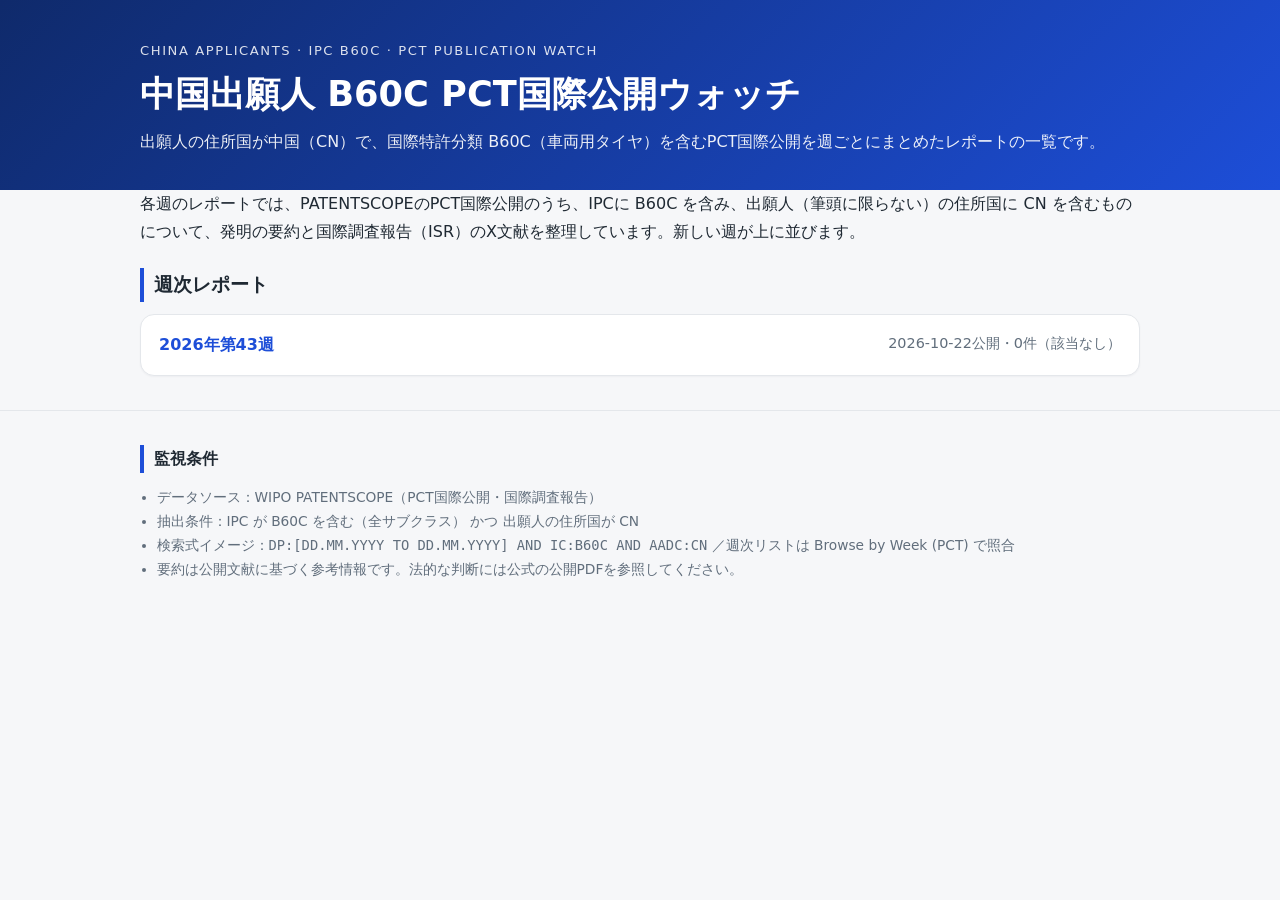
==== index.html @ f9f3a150 "Week 2026-43 report (0 hits) and correct search field to AADC:CN" ====
<!DOCTYPE html>
<html lang="ja">
<head>
<meta charset="utf-8">
<meta name="viewport" content="width=device-width, initial-scale=1">
<title>中国出願人 B60C PCT国際公開ウォッチ</title>
<meta name="description" content="出願人の住所国が中国の、IPC B60C（タイヤ）を含むPCT国際公開（WIPO PCT公報）を毎週まとめた要約と国際調査報告のX文献の一覧">
<link rel="stylesheet" href="assets/style.css">
</head>
<body>
<header class="top"><div class="wrap">
  <div class="eyebrow">CHINA APPLICANTS · IPC B60C · PCT PUBLICATION WATCH</div>
  <h1>中国出願人 B60C PCT国際公開ウォッチ</h1>
  <p>出願人の住所国が中国（CN）で、国際特許分類 B60C（車両用タイヤ）を含むPCT国際公開を週ごとにまとめたレポートの一覧です。</p>
</div></header>
<main class="wrap">
  <p class="intro">各週のレポートでは、PATENTSCOPEのPCT国際公開のうち、IPCに B60C を含み、出願人（筆頭に限らない）の住所国に CN を含むものについて、発明の要約と国際調査報告（ISR）のX文献を整理しています。新しい週が上に並びます。</p>
  <h2>週次レポート</h2>
  <div class="panel">
  <!-- WEEKS-LIST: 新しい週はこの <ul> の先頭に <li> を1行追加（新しい順）。weeks.json も同様に更新。 -->
  <ul class="weeks" id="weeks">
    <li><a href="weeks/2026-43/"><span class="wk">2026年第43週</span><span class="info">2026-10-22公開・0件（該当なし）</span></a></li>
  </ul>
  <!-- /WEEKS-LIST -->
  </div>
</main>
<footer><div class="wrap">
  <h2>監視条件</h2>
  <ul>
    <li>データソース：WIPO PATENTSCOPE（PCT国際公開・国際調査報告）</li>
    <li>抽出条件：IPC が B60C を含む（全サブクラス） かつ 出願人の住所国が CN</li>
    <li>検索式イメージ：<code>DP:[DD.MM.YYYY TO DD.MM.YYYY] AND IC:B60C AND AADC:CN</code> ／週次リストは Browse by Week (PCT) で照合</li>
    <li>要約は公開文献に基づく参考情報です。法的な判断には公式の公開PDFを参照してください。</li>
  </ul>
</div></footer>
</body>
</html>
---- assets/style.css ----
:root{--bg:#f6f7f9;--card:#fff;--ink:#1f2933;--mut:#616e7c;--line:#e4e7eb;--acc:#1d4ed8;--accs:#e8efff;--x:#b91c1c;--xs:#fdecec;--y:#b45309;--ys:#fff4e0;--a:#4b5563;--as:#eef0f3;--ok:#047857;--oks:#e6f6ef}
*{box-sizing:border-box}
html{-webkit-text-size-adjust:100%}
body{margin:0;background:var(--bg);color:var(--ink);font-family:"Hiragino Kaku Gothic ProN","Hiragino Sans","Noto Sans JP","Yu Gothic UI","Yu Gothic","Meiryo",system-ui,-apple-system,"Segoe UI",sans-serif;line-height:1.75;font-size:16px}
a{color:var(--acc)}
.wrap{max-width:1040px;margin:0 auto;padding:0 20px}
.top{background:linear-gradient(135deg,#0f2a6b,#1d4ed8);color:#fff;padding:40px 0 34px}
.top .eyebrow{font-size:.82rem;letter-spacing:.12em;opacity:.85}
.top h1{margin:.2em 0 .3em;font-size:clamp(1.5rem,3.6vw,2.2rem);line-height:1.35;font-weight:700}
.top p{margin:0;opacity:.92}
.pills{margin-top:14px;display:flex;flex-wrap:wrap;gap:8px}
.pill{background:rgba(255,255,255,.16);border:1px solid rgba(255,255,255,.28);border-radius:999px;padding:3px 12px;font-size:.85rem}
main{padding:28px 0 10px}
h2{font-size:1.2rem;margin:8px 0 12px;padding-left:10px;border-left:4px solid var(--acc)}
.panel{background:var(--card);border:1px solid var(--line);border-radius:14px;box-shadow:0 1px 2px rgba(16,24,40,.04)}
.tw{overflow-x:auto}
table{border-collapse:collapse;width:100%}
.st th,.st td{padding:12px 14px;border-bottom:1px solid var(--line);text-align:left;vertical-align:top}
.st th{font-size:.85rem;color:var(--mut);font-weight:600;background:#fafbfc;white-space:nowrap}
.st tr:last-child td{border-bottom:0}
.st td:first-child{white-space:nowrap;font-weight:600}
.sub{color:var(--mut);font-size:.8rem;line-height:1.5;margin-top:2px}
.sub2{color:var(--mut);font-size:.82rem}
.badge{display:inline-block;border-radius:999px;padding:1px 10px;font-size:.82rem;font-weight:700;white-space:nowrap}
.bx{background:var(--xs);color:var(--x)} .bn{background:var(--oks);color:var(--ok)}
.cards{display:grid;grid-template-columns:minmax(0,1fr);gap:22px;margin-top:28px}
.card{background:var(--card);border:1px solid var(--line);border-radius:16px;padding:24px 24px 22px;box-shadow:0 1px 3px rgba(16,24,40,.05);scroll-margin-top:16px}
.card-h h3{margin:.25em 0 .1em;font-size:1.25rem;line-height:1.45}
.wo{font-weight:700;color:var(--acc);font-size:.95rem;display:flex;flex-wrap:wrap;gap:8px;align-items:center}
.kind,.tag{font-size:.75rem;font-weight:600;border-radius:6px;padding:1px 8px}
.kind{background:var(--accs);color:var(--acc)} .tag{background:#f1f5f9;color:#334155}
.sums{display:grid;grid-template-columns:repeat(3,1fr);gap:12px;margin:18px 0}
.sum{background:#fafbfc;border:1px solid var(--line);border-radius:12px;padding:12px 14px}
.sum h4{margin:0 0 4px;font-size:.85rem;color:var(--acc)}
.sum p{margin:0;font-size:.93rem}
.meta{display:grid;grid-template-columns:repeat(2,1fr);gap:0 24px;margin:0 0 16px;border-top:1px solid var(--line)}
.meta div{display:grid;grid-template-columns:7.5em 1fr;gap:8px;padding:8px 0;border-bottom:1px dashed var(--line)}
.meta dt{color:var(--mut);font-size:.85rem} .meta dd{margin:0;font-size:.92rem;word-break:break-word}
.isr h4{margin:6px 0 2px;font-size:1rem}
.isrmeta{margin:0 0 8px;color:var(--mut);font-size:.85rem}
.verdict{border-radius:10px;padding:8px 12px;margin-bottom:10px;font-size:.93rem}
.vx{background:var(--xs);color:#7f1d1d;border:1px solid #f5c2c2} .vn{background:var(--oks);color:#065f46;border:1px solid #b7e4cf}
.ct th,.ct td{padding:8px 10px;border-bottom:1px solid var(--line);text-align:left;vertical-align:top;font-size:.88rem}
.ct th{background:#fafbfc;color:var(--mut);font-weight:600;white-space:nowrap}
.ct td.num{white-space:nowrap;font-weight:600}
.cat{display:inline-block;min-width:1.9em;text-align:center;border-radius:6px;font-weight:800;padding:0 6px}
.catX{background:var(--x);color:#fff} .catY{background:var(--ys);color:var(--y)} .catA{background:var(--as);color:var(--a)}
tr.cX td{background:#fff8f8}
.btn{display:inline-block;margin-top:14px;background:var(--acc);color:#fff;text-decoration:none;border-radius:10px;padding:8px 16px;font-weight:600;font-size:.92rem}
.btn:hover{background:#1e40af}
footer{margin:34px 0 0;padding:26px 0 40px;border-top:1px solid var(--line);color:var(--mut);font-size:.86rem}
footer h2{font-size:1rem;color:var(--ink)}
footer ul{padding-left:1.2em;margin:.3em 0 1em}
.legend{font-size:.85rem;color:var(--mut);margin:10px 2px 0}
@media (max-width:820px){.sums{grid-template-columns:1fr}.meta{grid-template-columns:1fr}}
@media (max-width:560px){.st thead{display:none}.st,.st tbody,.st tr,.st td{display:block;width:100%}.st tr{padding:12px 14px;border-bottom:1px solid var(--line)}.st tr:last-child{border-bottom:0}.st tr td{border:0;padding:2px 0}.st td:nth-child(3)::before{content:'X文献：';color:var(--mut);font-size:.82rem}.st td:nth-child(4)::before{content:'X文献の出願人：';color:var(--mut);font-size:.82rem}.wrap{padding:0 14px}.card{padding:18px 16px}.st th,.st td{padding:10px}.meta div{grid-template-columns:6.5em 1fr}}
@media print{.top{background:#fff;color:#000}.btn{display:none}}


.weeks{list-style:none;margin:0;padding:0}
.weeks li{border-bottom:1px solid var(--line)}
.weeks li:last-child{border-bottom:0}
.weeks a{display:flex;flex-wrap:wrap;justify-content:space-between;gap:4px 16px;padding:16px 18px;text-decoration:none;color:var(--ink)}
.weeks a:hover{background:#fafbfc}
.weeks .wk{font-weight:700;color:var(--acc)}
.weeks .info{color:var(--mut);font-size:.9rem}
.intro{margin:0 0 22px}

/* week-page extras are inlined per week page if needed */
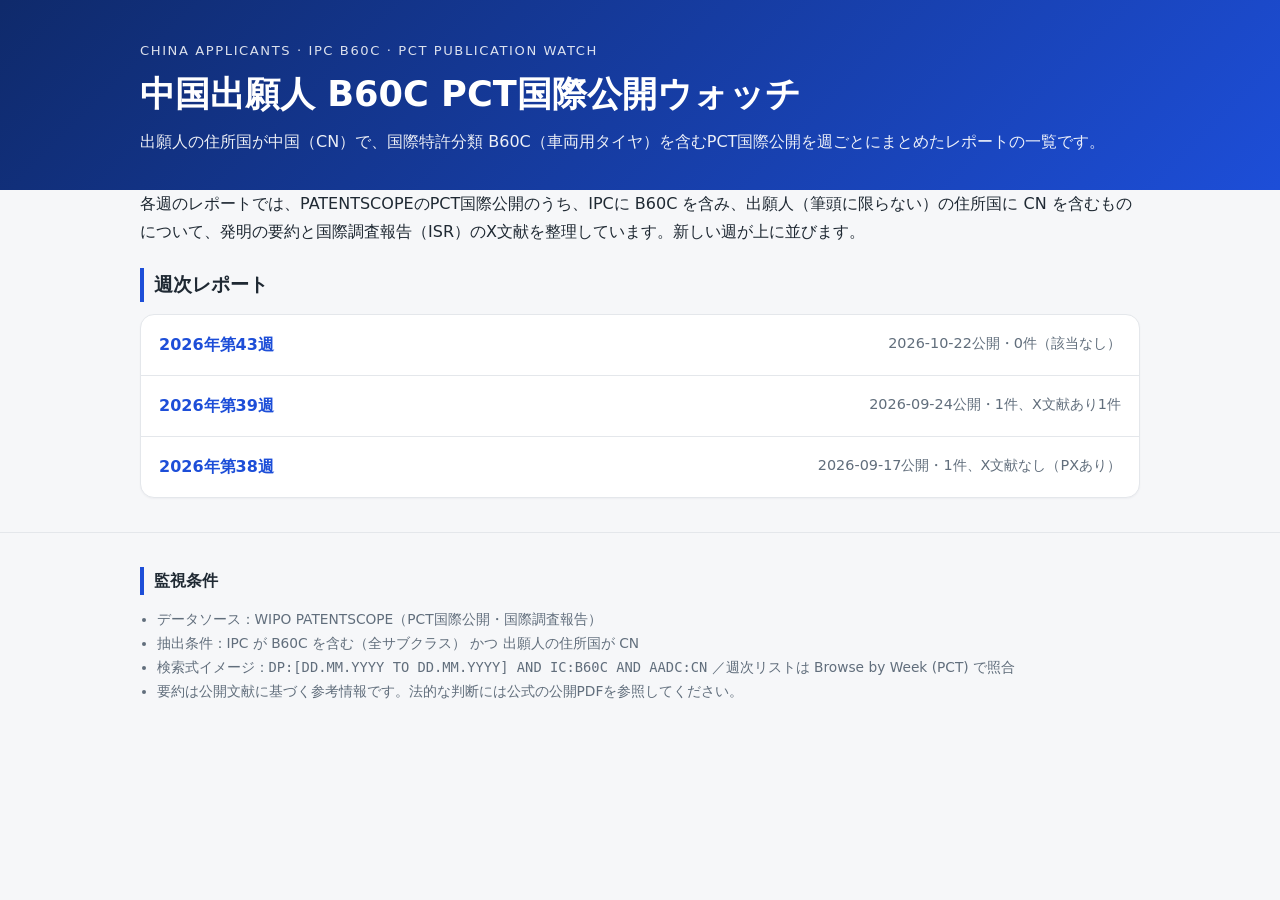
==== commit da877be3: "Backfill weeks 2026-38 (WO2026/188732 Dongfeng TPMS) and 2026-39 (WO2026/194463 RF tire tag, X citat" ====
--- a/index.html
+++ b/index.html
@@ -20,6 +20,8 @@
   <!-- WEEKS-LIST: 新しい週はこの <ul> の先頭に <li> を1行追加（新しい順）。weeks.json も同様に更新。 -->
   <ul class="weeks" id="weeks">
     <li><a href="weeks/2026-43/"><span class="wk">2026年第43週</span><span class="info">2026-10-22公開・0件（該当なし）</span></a></li>
+    <li><a href="weeks/2026-39/"><span class="wk">2026年第39週</span><span class="info">2026-09-24公開・1件、X文献あり1件</span></a></li>
+    <li><a href="weeks/2026-38/"><span class="wk">2026年第38週</span><span class="info">2026-09-17公開・1件、X文献なし（PXあり）</span></a></li>
   </ul>
   <!-- /WEEKS-LIST -->
   </div>
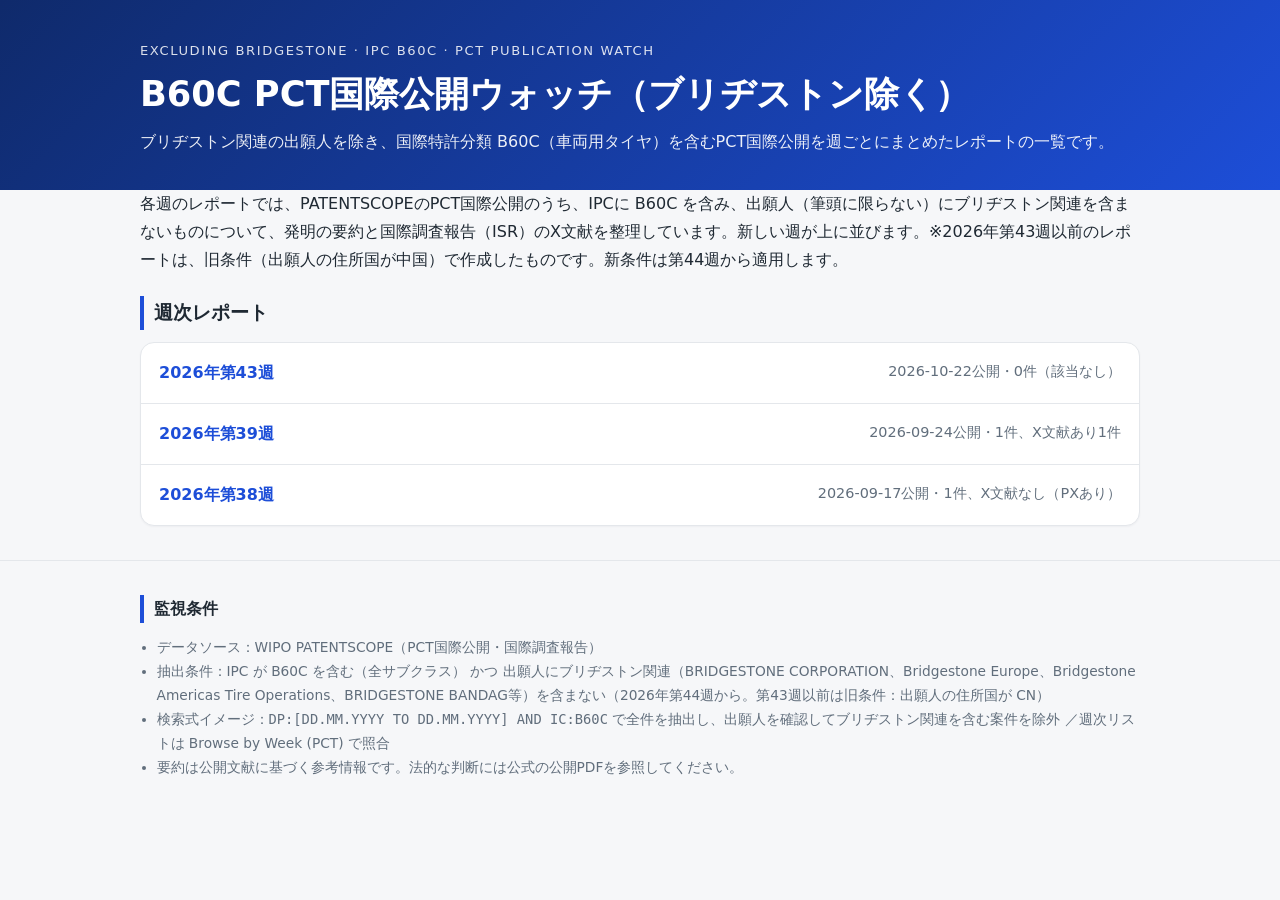
==== commit 54d6f0f9: "Change scope: B60C PCT watch for all applicants except Bridgestone (from week 2026-44)" ====
--- a/index.html
+++ b/index.html
@@ -3,18 +3,18 @@
 <head>
 <meta charset="utf-8">
 <meta name="viewport" content="width=device-width, initial-scale=1">
-<title>中国出願人 B60C PCT国際公開ウォッチ</title>
-<meta name="description" content="出願人の住所国が中国の、IPC B60C（タイヤ）を含むPCT国際公開（WIPO PCT公報）を毎週まとめた要約と国際調査報告のX文献の一覧">
+<title>B60C PCT国際公開ウォッチ（ブリヂストン除く）</title>
+<meta name="description" content="ブリヂストン関連を除く全出願人の、IPC B60C（タイヤ）を含むPCT国際公開（WIPO PCT公報）を毎週まとめた要約と国際調査報告のX文献の一覧">
 <link rel="stylesheet" href="assets/style.css">
 </head>
 <body>
 <header class="top"><div class="wrap">
-  <div class="eyebrow">CHINA APPLICANTS · IPC B60C · PCT PUBLICATION WATCH</div>
-  <h1>中国出願人 B60C PCT国際公開ウォッチ</h1>
-  <p>出願人の住所国が中国（CN）で、国際特許分類 B60C（車両用タイヤ）を含むPCT国際公開を週ごとにまとめたレポートの一覧です。</p>
+  <div class="eyebrow">EXCLUDING BRIDGESTONE · IPC B60C · PCT PUBLICATION WATCH</div>
+  <h1>B60C PCT国際公開ウォッチ（ブリヂストン除く）</h1>
+  <p>ブリヂストン関連の出願人を除き、国際特許分類 B60C（車両用タイヤ）を含むPCT国際公開を週ごとにまとめたレポートの一覧です。</p>
 </div></header>
 <main class="wrap">
-  <p class="intro">各週のレポートでは、PATENTSCOPEのPCT国際公開のうち、IPCに B60C を含み、出願人（筆頭に限らない）の住所国に CN を含むものについて、発明の要約と国際調査報告（ISR）のX文献を整理しています。新しい週が上に並びます。</p>
+  <p class="intro">各週のレポートでは、PATENTSCOPEのPCT国際公開のうち、IPCに B60C を含み、出願人（筆頭に限らない）にブリヂストン関連を含まないものについて、発明の要約と国際調査報告（ISR）のX文献を整理しています。新しい週が上に並びます。※2026年第43週以前のレポートは、旧条件（出願人の住所国が中国）で作成したものです。新条件は第44週から適用します。</p>
   <h2>週次レポート</h2>
   <div class="panel">
   <!-- WEEKS-LIST: 新しい週はこの <ul> の先頭に <li> を1行追加（新しい順）。weeks.json も同様に更新。 -->
@@ -30,8 +30,8 @@
   <h2>監視条件</h2>
   <ul>
     <li>データソース：WIPO PATENTSCOPE（PCT国際公開・国際調査報告）</li>
-    <li>抽出条件：IPC が B60C を含む（全サブクラス） かつ 出願人の住所国が CN</li>
-    <li>検索式イメージ：<code>DP:[DD.MM.YYYY TO DD.MM.YYYY] AND IC:B60C AND AADC:CN</code> ／週次リストは Browse by Week (PCT) で照合</li>
+    <li>抽出条件：IPC が B60C を含む（全サブクラス） かつ 出願人にブリヂストン関連（BRIDGESTONE CORPORATION、Bridgestone Europe、Bridgestone Americas Tire Operations、BRIDGESTONE BANDAG等）を含まない（2026年第44週から。第43週以前は旧条件：出願人の住所国が CN）</li>
+    <li>検索式イメージ：<code>DP:[DD.MM.YYYY TO DD.MM.YYYY] AND IC:B60C</code> で全件を抽出し、出願人を確認してブリヂストン関連を含む案件を除外 ／週次リストは Browse by Week (PCT) で照合</li>
     <li>要約は公開文献に基づく参考情報です。法的な判断には公式の公開PDFを参照してください。</li>
   </ul>
 </div></footer>
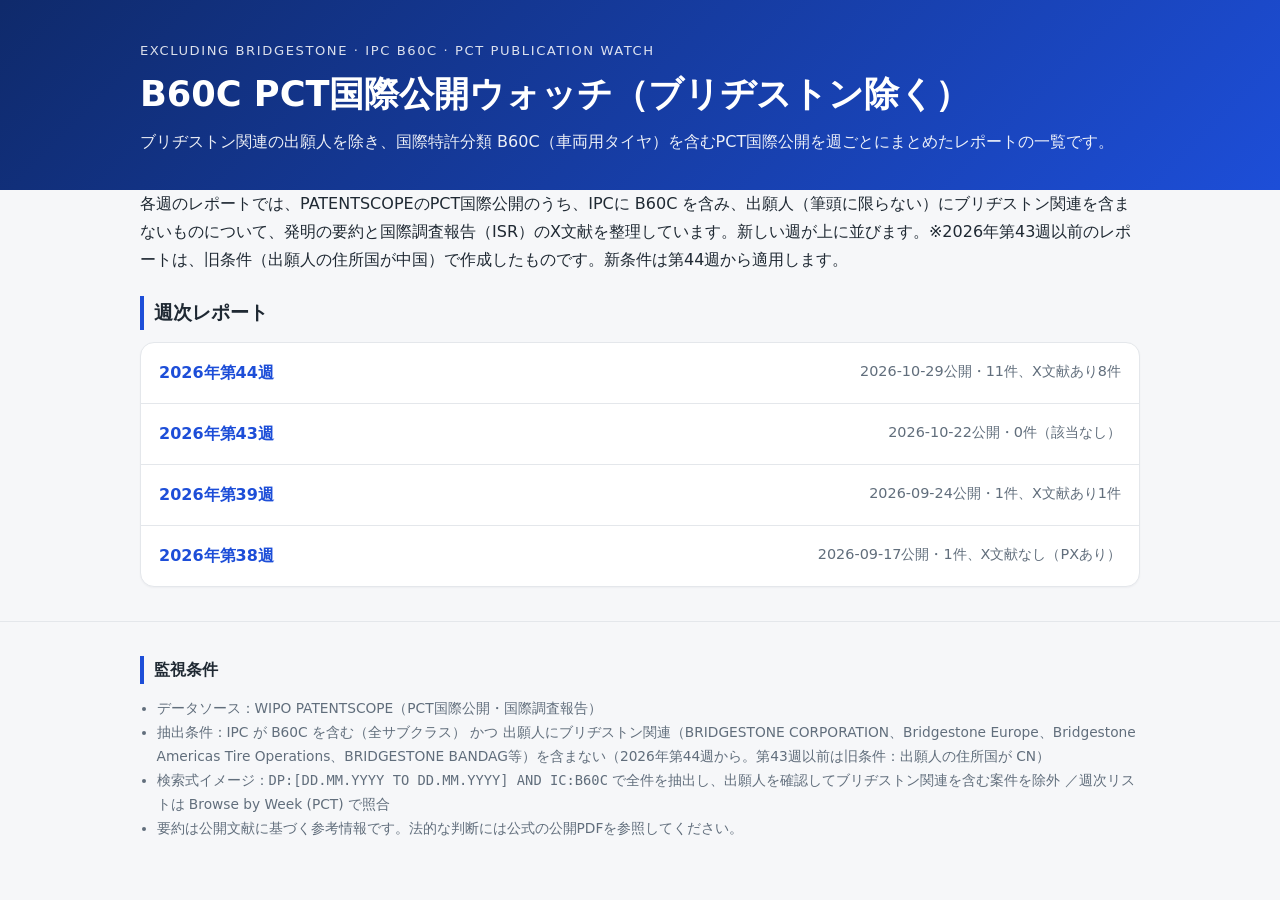
==== commit 58dfaeb4: "Week 2026-44 report: 11 B60C PCT publications excluding Bridgestone (5 excluded), 8 with X citations" ====
--- a/index.html
+++ b/index.html
@@ -19,6 +19,7 @@
   <div class="panel">
   <!-- WEEKS-LIST: 新しい週はこの <ul> の先頭に <li> を1行追加（新しい順）。weeks.json も同様に更新。 -->
   <ul class="weeks" id="weeks">
+    <li><a href="weeks/2026-44/"><span class="wk">2026年第44週</span><span class="info">2026-10-29公開・11件、X文献あり8件</span></a></li>
     <li><a href="weeks/2026-43/"><span class="wk">2026年第43週</span><span class="info">2026-10-22公開・0件（該当なし）</span></a></li>
     <li><a href="weeks/2026-39/"><span class="wk">2026年第39週</span><span class="info">2026-09-24公開・1件、X文献あり1件</span></a></li>
     <li><a href="weeks/2026-38/"><span class="wk">2026年第38週</span><span class="info">2026-09-17公開・1件、X文献なし（PXあり）</span></a></li>
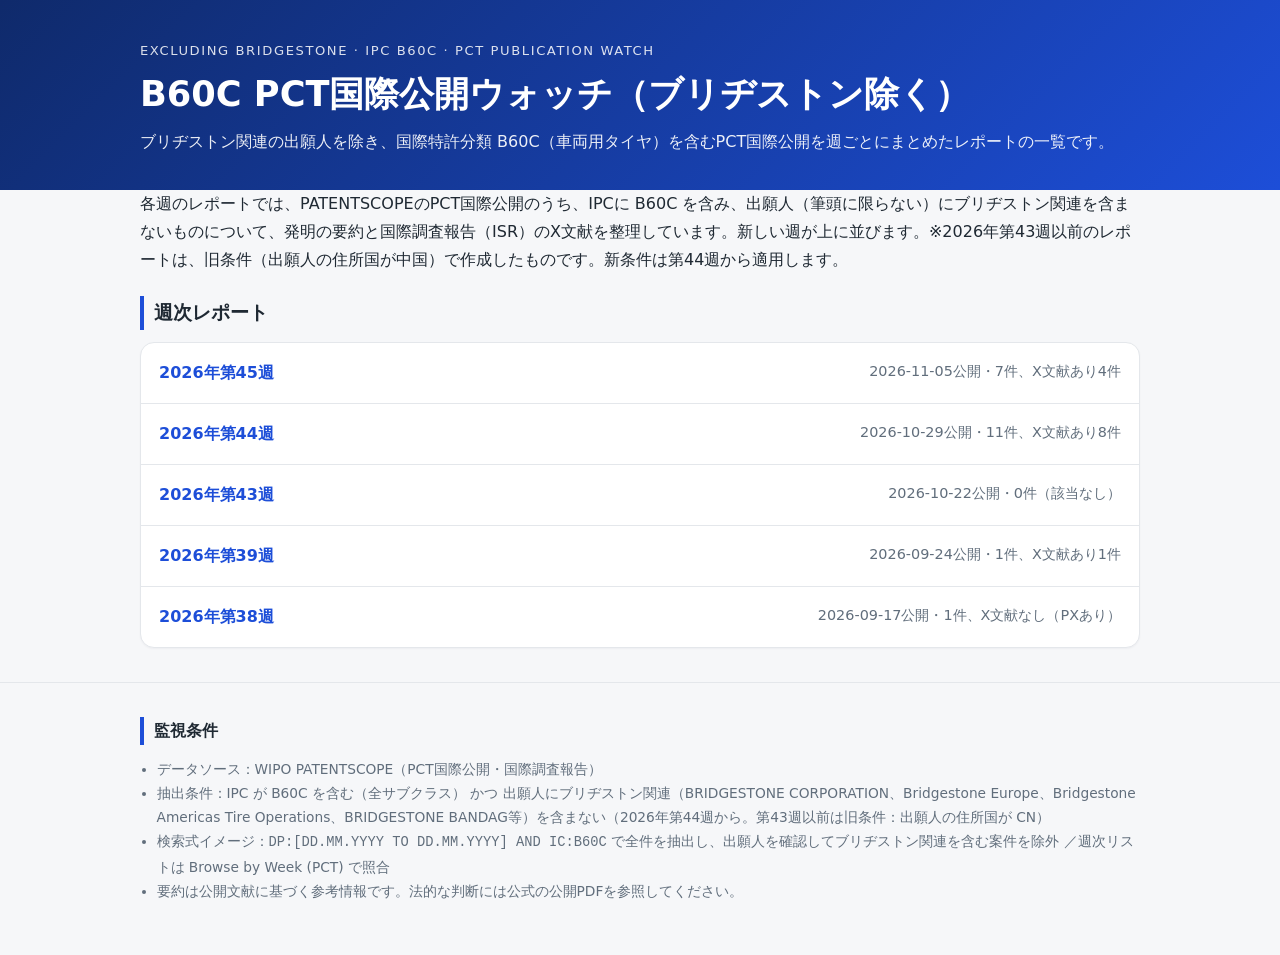
==== commit 113c3867: "Week 2026-45 report: 7 B60C PCT publications excluding Bridgestone (0 excluded), 4 with X citations" ====
--- a/index.html
+++ b/index.html
@@ -19,6 +19,7 @@
   <div class="panel">
   <!-- WEEKS-LIST: 新しい週はこの <ul> の先頭に <li> を1行追加（新しい順）。weeks.json も同様に更新。 -->
   <ul class="weeks" id="weeks">
+    <li><a href="weeks/2026-45/"><span class="wk">2026年第45週</span><span class="info">2026-11-05公開・7件、X文献あり4件</span></a></li>
     <li><a href="weeks/2026-44/"><span class="wk">2026年第44週</span><span class="info">2026-10-29公開・11件、X文献あり8件</span></a></li>
     <li><a href="weeks/2026-43/"><span class="wk">2026年第43週</span><span class="info">2026-10-22公開・0件（該当なし）</span></a></li>
     <li><a href="weeks/2026-39/"><span class="wk">2026年第39週</span><span class="info">2026-09-24公開・1件、X文献あり1件</span></a></li>
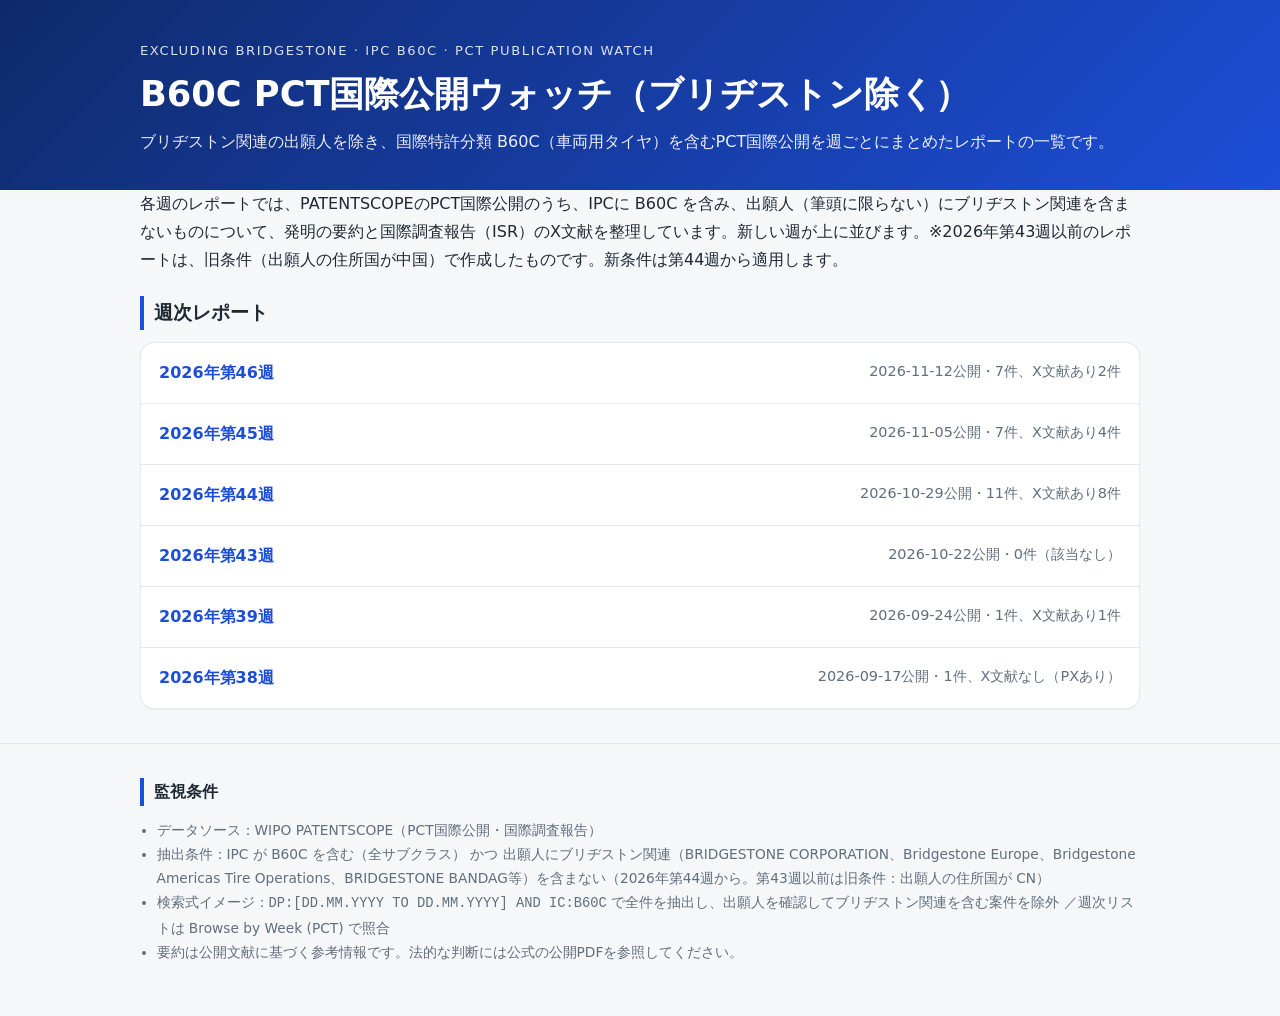
==== commit d296713b: "Week 2026-46 report: 7 B60C PCT publications excluding Bridgestone (0 excluded), 2 with X citations" ====
--- a/index.html
+++ b/index.html
@@ -19,6 +19,7 @@
   <div class="panel">
   <!-- WEEKS-LIST: 新しい週はこの <ul> の先頭に <li> を1行追加（新しい順）。weeks.json も同様に更新。 -->
   <ul class="weeks" id="weeks">
+    <li><a href="weeks/2026-46/"><span class="wk">2026年第46週</span><span class="info">2026-11-12公開・7件、X文献あり2件</span></a></li>
     <li><a href="weeks/2026-45/"><span class="wk">2026年第45週</span><span class="info">2026-11-05公開・7件、X文献あり4件</span></a></li>
     <li><a href="weeks/2026-44/"><span class="wk">2026年第44週</span><span class="info">2026-10-29公開・11件、X文献あり8件</span></a></li>
     <li><a href="weeks/2026-43/"><span class="wk">2026年第43週</span><span class="info">2026-10-22公開・0件（該当なし）</span></a></li>
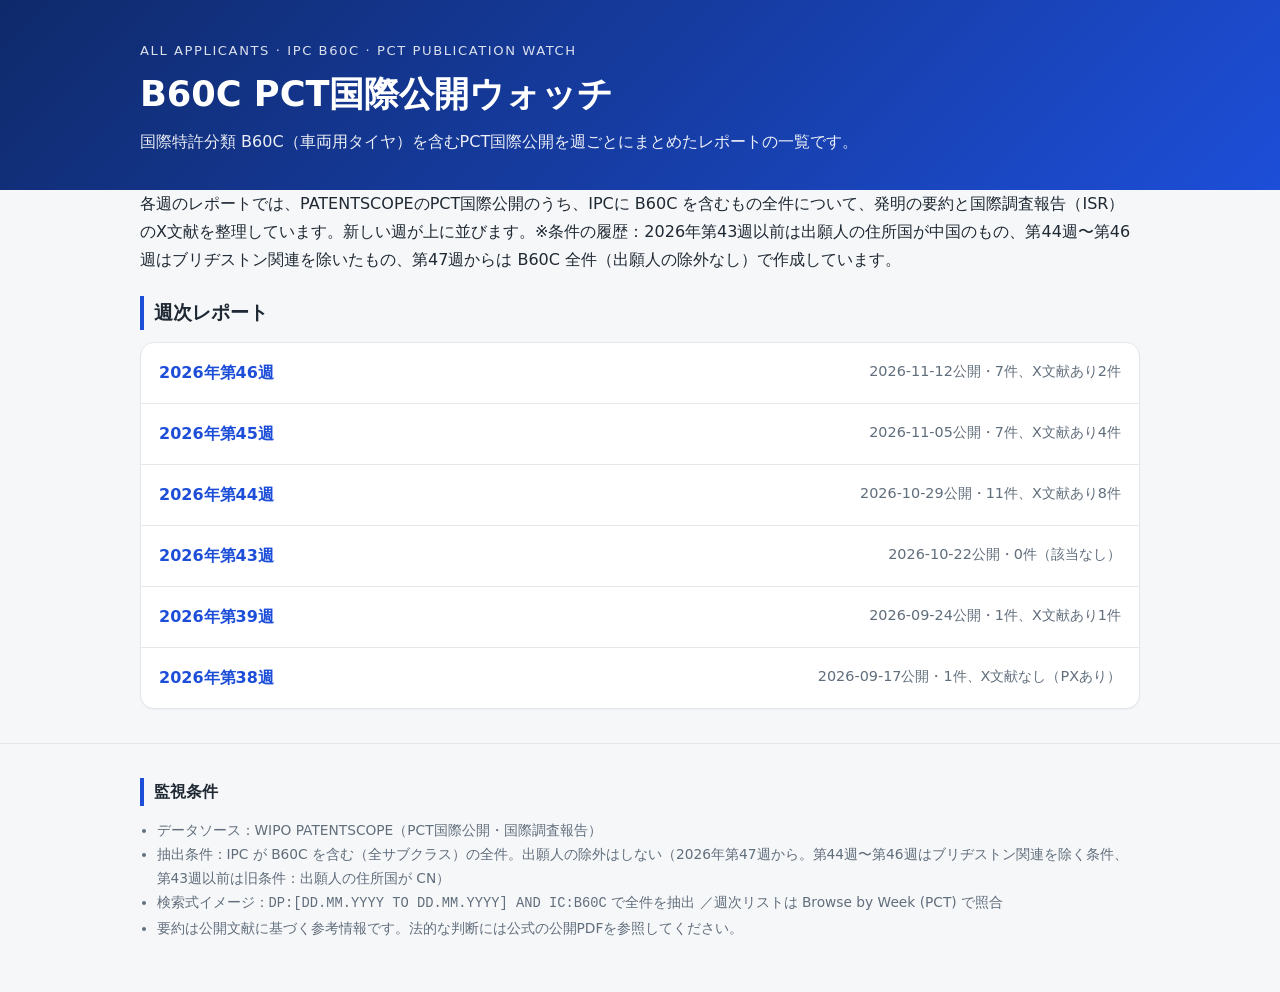
==== commit 0b90f1fe: "Scope change: cover all B60C PCT publications including Bridgestone from week 2026-47 (title/conditi" ====
--- a/index.html
+++ b/index.html
@@ -3,18 +3,18 @@
 <head>
 <meta charset="utf-8">
 <meta name="viewport" content="width=device-width, initial-scale=1">
-<title>B60C PCT国際公開ウォッチ（ブリヂストン除く）</title>
-<meta name="description" content="ブリヂストン関連を除く全出願人の、IPC B60C（タイヤ）を含むPCT国際公開（WIPO PCT公報）を毎週まとめた要約と国際調査報告のX文献の一覧">
+<title>B60C PCT国際公開ウォッチ</title>
+<meta name="description" content="全出願人の、IPC B60C（タイヤ）を含むPCT国際公開（WIPO PCT公報）を毎週まとめた要約と国際調査報告のX文献の一覧">
 <link rel="stylesheet" href="assets/style.css">
 </head>
 <body>
 <header class="top"><div class="wrap">
-  <div class="eyebrow">EXCLUDING BRIDGESTONE · IPC B60C · PCT PUBLICATION WATCH</div>
-  <h1>B60C PCT国際公開ウォッチ（ブリヂストン除く）</h1>
-  <p>ブリヂストン関連の出願人を除き、国際特許分類 B60C（車両用タイヤ）を含むPCT国際公開を週ごとにまとめたレポートの一覧です。</p>
+  <div class="eyebrow">ALL APPLICANTS · IPC B60C · PCT PUBLICATION WATCH</div>
+  <h1>B60C PCT国際公開ウォッチ</h1>
+  <p>国際特許分類 B60C（車両用タイヤ）を含むPCT国際公開を週ごとにまとめたレポートの一覧です。</p>
 </div></header>
 <main class="wrap">
-  <p class="intro">各週のレポートでは、PATENTSCOPEのPCT国際公開のうち、IPCに B60C を含み、出願人（筆頭に限らない）にブリヂストン関連を含まないものについて、発明の要約と国際調査報告（ISR）のX文献を整理しています。新しい週が上に並びます。※2026年第43週以前のレポートは、旧条件（出願人の住所国が中国）で作成したものです。新条件は第44週から適用します。</p>
+  <p class="intro">各週のレポートでは、PATENTSCOPEのPCT国際公開のうち、IPCに B60C を含むもの全件について、発明の要約と国際調査報告（ISR）のX文献を整理しています。新しい週が上に並びます。※条件の履歴：2026年第43週以前は出願人の住所国が中国のもの、第44週〜第46週はブリヂストン関連を除いたもの、第47週からは B60C 全件（出願人の除外なし）で作成しています。</p>
   <h2>週次レポート</h2>
   <div class="panel">
   <!-- WEEKS-LIST: 新しい週はこの <ul> の先頭に <li> を1行追加（新しい順）。weeks.json も同様に更新。 -->
@@ -33,8 +33,8 @@
   <h2>監視条件</h2>
   <ul>
     <li>データソース：WIPO PATENTSCOPE（PCT国際公開・国際調査報告）</li>
-    <li>抽出条件：IPC が B60C を含む（全サブクラス） かつ 出願人にブリヂストン関連（BRIDGESTONE CORPORATION、Bridgestone Europe、Bridgestone Americas Tire Operations、BRIDGESTONE BANDAG等）を含まない（2026年第44週から。第43週以前は旧条件：出願人の住所国が CN）</li>
-    <li>検索式イメージ：<code>DP:[DD.MM.YYYY TO DD.MM.YYYY] AND IC:B60C</code> で全件を抽出し、出願人を確認してブリヂストン関連を含む案件を除外 ／週次リストは Browse by Week (PCT) で照合</li>
+    <li>抽出条件：IPC が B60C を含む（全サブクラス）の全件。出願人の除外はしない（2026年第47週から。第44週〜第46週はブリヂストン関連を除く条件、第43週以前は旧条件：出願人の住所国が CN）</li>
+    <li>検索式イメージ：<code>DP:[DD.MM.YYYY TO DD.MM.YYYY] AND IC:B60C</code> で全件を抽出 ／週次リストは Browse by Week (PCT) で照合</li>
     <li>要約は公開文献に基づく参考情報です。法的な判断には公式の公開PDFを参照してください。</li>
   </ul>
 </div></footer>
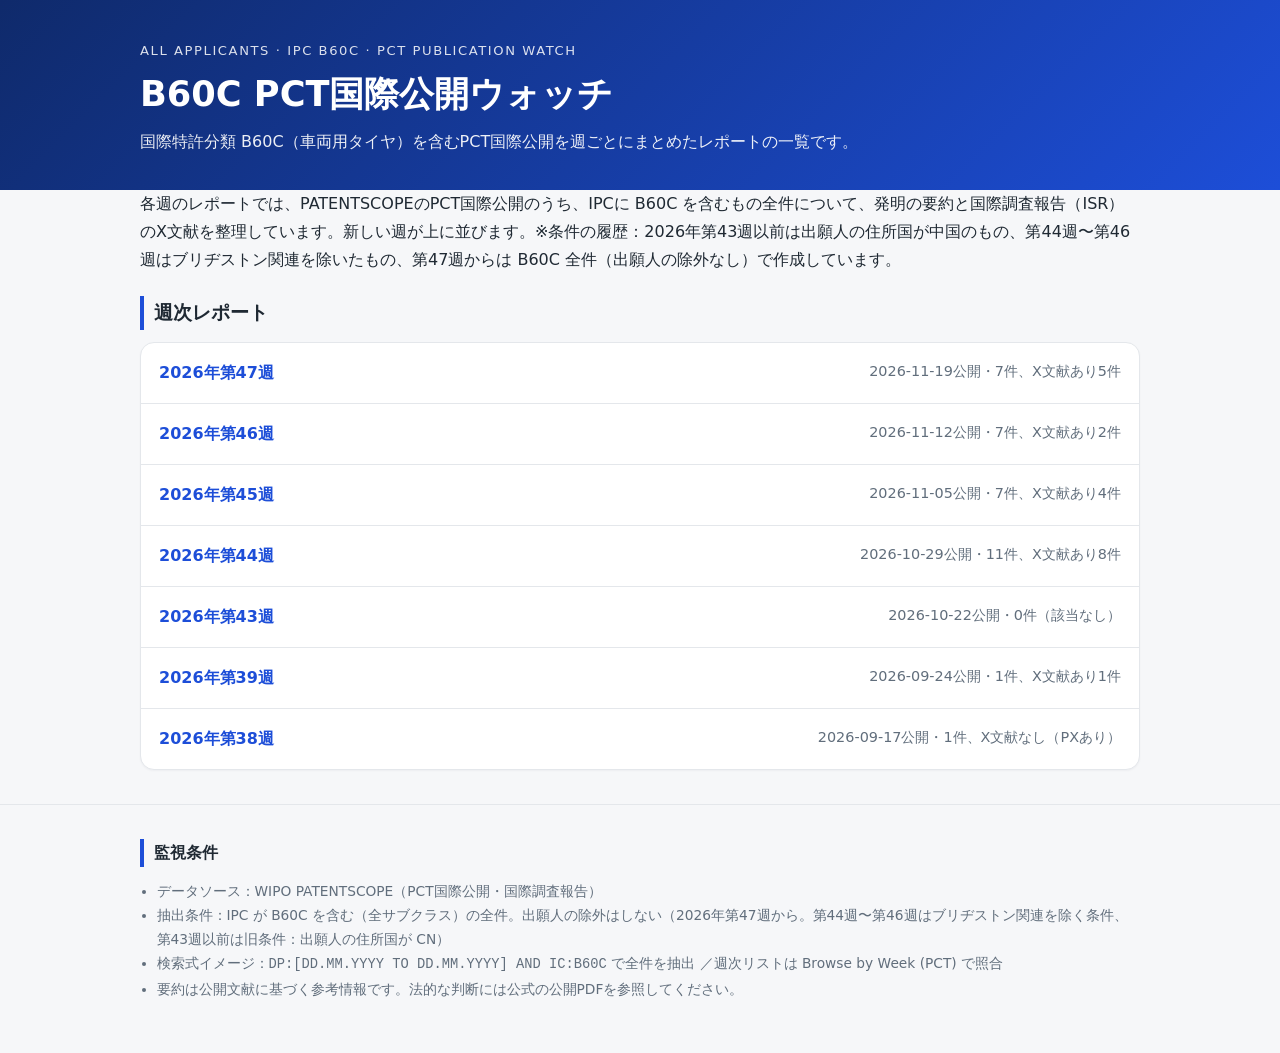
==== commit d80b8f57: "Week 2026-47 report: 7 B60C PCT publications (all applicants incl. Bridgestone 1), 5 with X citation" ====
--- a/index.html
+++ b/index.html
@@ -19,6 +19,7 @@
   <div class="panel">
   <!-- WEEKS-LIST: 新しい週はこの <ul> の先頭に <li> を1行追加（新しい順）。weeks.json も同様に更新。 -->
   <ul class="weeks" id="weeks">
+    <li><a href="weeks/2026-47/"><span class="wk">2026年第47週</span><span class="info">2026-11-19公開・7件、X文献あり5件</span></a></li>
     <li><a href="weeks/2026-46/"><span class="wk">2026年第46週</span><span class="info">2026-11-12公開・7件、X文献あり2件</span></a></li>
     <li><a href="weeks/2026-45/"><span class="wk">2026年第45週</span><span class="info">2026-11-05公開・7件、X文献あり4件</span></a></li>
     <li><a href="weeks/2026-44/"><span class="wk">2026年第44週</span><span class="info">2026-10-29公開・11件、X文献あり8件</span></a></li>
